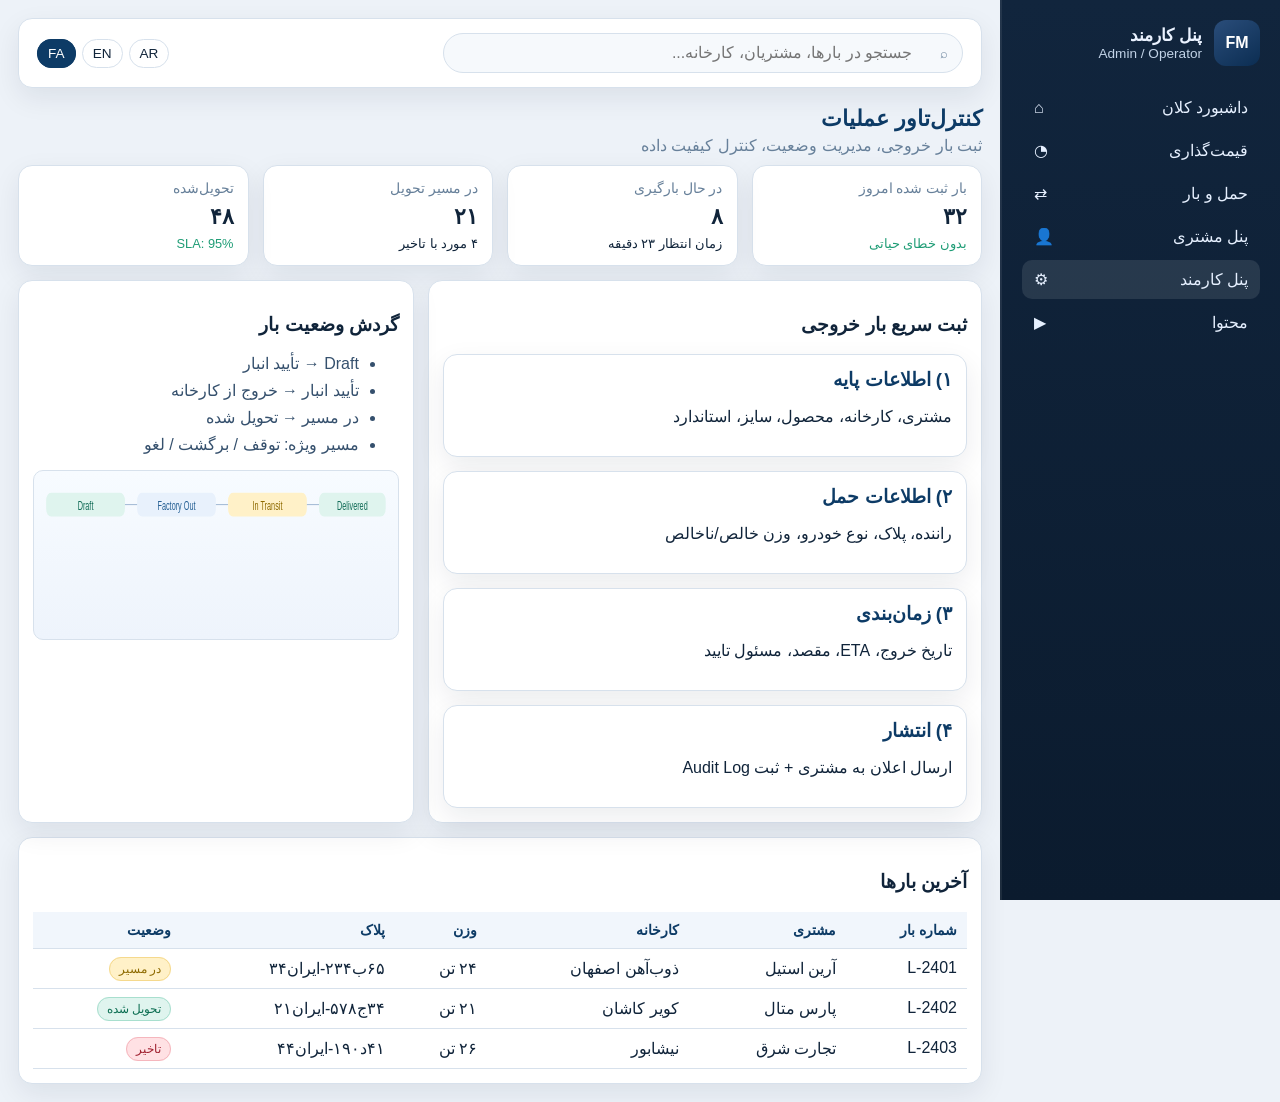
==== pages/admin.html @ 97b053b5 "Replace concept page with full multi-page industrial UI implementation" ====
<!doctype html>
<html lang="fa" dir="rtl">
<head><meta charset="UTF-8"><meta name="viewport" content="width=device-width, initial-scale=1.0"><title>پنل کارمند | فولاد من</title><link rel="stylesheet" href="../assets/styles.css"></head>
<body>
<div class="layout">
  <aside class="sidebar">
    <div class="brand"><div class="brand-logo">FM</div><div><h1>پنل کارمند</h1><p>Admin / Operator</p></div></div>
    <a class="nav-link" href="../index.html">داشبورد کلان <span>⌂</span></a>
    <a class="nav-link" href="pricing.html">قیمت‌گذاری <span>◔</span></a>
    <a class="nav-link" href="logistics.html">حمل و بار <span>⇄</span></a>
    <a class="nav-link" href="customer.html">پنل مشتری <span>👤</span></a>
    <a class="nav-link active" href="admin.html">پنل کارمند <span>⚙</span></a>
    <a class="nav-link" href="content.html">محتوا <span>▶</span></a>
  </aside>
  <main class="main">
    <div class="topbar"><div class="search"><button>⌕</button><input placeholder="جستجو در بارها، مشتریان، کارخانه..."></div><div class="lang-switch"><span class="active">FA</span><span>EN</span><span>AR</span></div></div>
    <div class="page-head"><div><h2>کنترل‌تاور عملیات</h2><p>ثبت بار خروجی، مدیریت وضعیت، کنترل کیفیت داده</p></div></div>
    <div class="grid kpi">
      <div class="card kpi-item"><div class="label">بار ثبت شده امروز</div><div class="value">۳۲</div><div class="delta pos">بدون خطای حیاتی</div></div>
      <div class="card kpi-item"><div class="label">در حال بارگیری</div><div class="value">۸</div><div class="delta">زمان انتظار ۲۳ دقیقه</div></div>
      <div class="card kpi-item"><div class="label">در مسیر تحویل</div><div class="value">۲۱</div><div class="delta">۴ مورد با تاخیر</div></div>
      <div class="card kpi-item"><div class="label">تحویل‌شده</div><div class="value">۴۸</div><div class="delta pos">SLA: 95%</div></div>
    </div>

    <div class="grid cols-2" style="margin-top:14px;">
      <div class="card">
        <h3>ثبت سریع بار خروجی</h3>
        <div class="page-grid">
          <div class="module-card card"><h3>۱) اطلاعات پایه</h3><p>مشتری، کارخانه، محصول، سایز، استاندارد</p></div>
          <div class="module-card card"><h3>۲) اطلاعات حمل</h3><p>راننده، پلاک، نوع خودرو، وزن خالص/ناخالص</p></div>
          <div class="module-card card"><h3>۳) زمان‌بندی</h3><p>تاریخ خروج، ETA، مقصد، مسئول تایید</p></div>
          <div class="module-card card"><h3>۴) انتشار</h3><p>ارسال اعلان به مشتری + ثبت Audit Log</p></div>
        </div>
      </div>
      <div class="card">
        <h3>گردش وضعیت بار</h3>
        <ul class="timeline">
          <li>Draft → تأیید انبار</li>
          <li>تأیید انبار → خروج از کارخانه</li>
          <li>در مسیر → تحویل شده</li>
          <li>مسیر ویژه: توقف / برگشت / لغو</li>
        </ul>
        <div class="chart" style="height:170px">
          <svg viewBox="0 0 600 170" preserveAspectRatio="none">
            <rect x="20" y="22" width="130" height="24" rx="8" fill="#dff4ee" /><text x="85" y="39" text-anchor="middle" fill="#116c57" font-size="12">Draft</text>
            <rect x="170" y="22" width="130" height="24" rx="8" fill="#e8f1fc" /><text x="235" y="39" text-anchor="middle" fill="#245f94" font-size="12">Factory Out</text>
            <rect x="320" y="22" width="130" height="24" rx="8" fill="#fff1c8" /><text x="385" y="39" text-anchor="middle" fill="#8e6a00" font-size="12">In Transit</text>
            <rect x="470" y="22" width="110" height="24" rx="8" fill="#dff4ee" /><text x="525" y="39" text-anchor="middle" fill="#116c57" font-size="12">Delivered</text>
            <line x1="150" y1="34" x2="170" y2="34" stroke="#8ba8c8"/><line x1="300" y1="34" x2="320" y2="34" stroke="#8ba8c8"/><line x1="450" y1="34" x2="470" y2="34" stroke="#8ba8c8"/>
          </svg>
        </div>
      </div>
    </div>

    <div class="card" style="margin-top:14px;">
      <h3>آخرین بارها</h3>
      <div class="table-wrap"><table><thead><tr><th>شماره بار</th><th>مشتری</th><th>کارخانه</th><th>وزن</th><th>پلاک</th><th>وضعیت</th></tr></thead><tbody>
      <tr><td>L-2401</td><td>آرین استیل</td><td>ذوب‌آهن اصفهان</td><td>۲۴ تن</td><td>۶۵ب۲۳۴-ایران۳۴</td><td><span class="badge warn">در مسیر</span></td></tr>
      <tr><td>L-2402</td><td>پارس متال</td><td>کویر کاشان</td><td>۲۱ تن</td><td>۳۴ج۵۷۸-ایران۲۱</td><td><span class="badge success">تحویل شده</span></td></tr>
      <tr><td>L-2403</td><td>تجارت شرق</td><td>نیشابور</td><td>۲۶ تن</td><td>۴۱د۱۹۰-ایران۴۴</td><td><span class="badge danger">تاخیر</span></td></tr>
      </tbody></table></div>
    </div>
  </main>
</div>
</body>
</html>
---- assets/styles.css ----
:root {
  --bg: #edf2f8;
  --surface: #ffffff;
  --surface-2: #f6f9fc;
  --ink: #10243a;
  --muted: #67809a;
  --primary: #0d3b66;
  --primary-2: #184d80;
  --accent: #f4b400;
  --line: #d7e1ec;
  --success: #1f9d76;
  --danger: #d64550;
  --radius: 14px;
  --shadow: 0 10px 28px rgba(9, 28, 52, .08);
}
* { box-sizing: border-box; }
body {
  margin: 0;
  font-family: "Vazirmatn", "IRANSans", Tahoma, sans-serif;
  background: var(--bg);
  color: var(--ink);
}
a { color: inherit; text-decoration: none; }
.layout { display: grid; grid-template-columns: 280px 1fr; min-height: 100vh; }
.sidebar {
  background: linear-gradient(180deg, #11253d 0%, #0b1b2e 100%);
  color: #eaf2ff;
  padding: 20px;
  position: sticky;
  top: 0;
  height: 100vh;
  border-left: 2px solid rgba(255,255,255,.08);
}
.brand { display: flex; align-items: center; gap: 12px; margin-bottom: 22px; }
.brand-logo {
  width: 46px; height: 46px; border-radius: 12px;
  background: linear-gradient(145deg, #2a4d7a, #0b2d52);
  display: grid; place-items: center; color: #fff; font-weight: 700;
}
.brand h1 { margin: 0; font-size: 1.08rem; }
.brand p { margin: 0; color: #c2d3e7; font-size: .85rem; }
.nav-group { margin-top: 14px; }
.nav-title { color: #9db6d1; font-size: .78rem; margin: 14px 6px; }
.nav-link {
  display: flex; align-items: center; justify-content: space-between;
  padding: 10px 12px; margin: 4px 0; border-radius: 10px;
  color: #e6f0ff;
}
.nav-link:hover, .nav-link.active { background: rgba(255,255,255,.1); }
.main { padding: 18px; }
.topbar {
  background: var(--surface);
  border: 1px solid var(--line);
  border-radius: var(--radius);
  padding: 14px 18px;
  display: flex; align-items: center; justify-content: space-between; gap: 12px;
  box-shadow: var(--shadow);
}
.search {
  flex: 1;
  display: flex;
  background: var(--surface-2);
  border: 1px solid var(--line);
  border-radius: 999px;
  overflow: hidden;
  max-width: 520px;
}
.search input { border: 0; background: transparent; width: 100%; padding: 10px 14px; font: inherit; }
.search button { border: 0; background: transparent; padding: 0 14px; color: var(--muted); }
.lang-switch span { padding: 6px 10px; border: 1px solid var(--line); border-radius: 999px; margin-inline-start: 6px; font-size: .85rem; }
.lang-switch .active { background: var(--primary); color: #fff; border-color: var(--primary); }
.page-head { margin: 18px 0 10px; display: flex; justify-content: space-between; align-items: end; }
.page-head h2 { margin: 0; color: var(--primary); font-size: 1.35rem; }
.page-head p { margin: 4px 0 0; color: var(--muted); }
.grid { display: grid; gap: 14px; }
.grid.kpi { grid-template-columns: repeat(auto-fit, minmax(190px, 1fr)); }
.card {
  background: var(--surface);
  border: 1px solid var(--line);
  border-radius: var(--radius);
  box-shadow: var(--shadow);
  padding: 14px;
}
.kpi-item .label { color: var(--muted); font-size: .85rem; }
.kpi-item .value { font-size: 1.35rem; font-weight: 700; margin-top: 8px; }
.kpi-item .delta { font-size: .8rem; margin-top: 6px; }
.pos { color: var(--success); }
.neg { color: var(--danger); }
.grid.cols-2 { grid-template-columns: 1.4fr 1fr; }
.grid.cols-3 { grid-template-columns: repeat(3, 1fr); }
.table-wrap { overflow: auto; }
table { width: 100%; border-collapse: collapse; min-width: 760px; }
th, td { border-bottom: 1px solid var(--line); padding: 10px; text-align: right; }
th { background: #f1f6fc; color: var(--primary); font-size: .9rem; }
.badge { font-size: .78rem; padding: 4px 9px; border-radius: 999px; border: 1px solid transparent; }
.badge.success { color: #0d6f53; background: #dff4ee; border-color: #a8dfce; }
.badge.warn { color: #8d6a00; background: #fff1c8; border-color: #f5d98d; }
.badge.danger { color: #9f1f2e; background: #ffe1e4; border-color: #f5b6bd; }
.chart {
  height: 240px;
  border-radius: 10px;
  background: linear-gradient(180deg, #f7fbff 0%, #eef4fc 100%);
  border: 1px solid var(--line);
  position: relative;
  overflow: hidden;
}
.chart svg { position: absolute; inset: 0; width: 100%; height: 100%; }
.split { display: grid; grid-template-columns: 1fr 1fr; gap: 14px; }
.timeline li { margin: 8px 0; color: #35506d; }
.hero {
  background: linear-gradient(120deg, #0f2640 0%, #173a61 55%, #0f2640 100%);
  color: #fff;
  padding: 30px;
  border-radius: var(--radius);
  border: 1px solid #214f82;
}
.hero h2 { color: #fff; font-size: 2rem; margin: 0 0 8px; }
.hero p { color: #d5e3f7; max-width: 900px; }
.btn {
  display: inline-block; margin-top: 10px;
  background: var(--accent); color: #281a00;
  border-radius: 10px; padding: 10px 14px; font-weight: 700;
}
.page-grid { display: grid; gap: 14px; grid-template-columns: repeat(auto-fit, minmax(280px, 1fr)); }
.module-card h3 { margin: 0 0 8px; color: var(--primary); }
.footer-note { margin-top: 18px; color: var(--muted); font-size: .9rem; text-align: center; }
@media (max-width: 1100px) {
  .layout { grid-template-columns: 1fr; }
  .sidebar { height: auto; position: relative; }
  .grid.cols-2, .split { grid-template-columns: 1fr; }
}
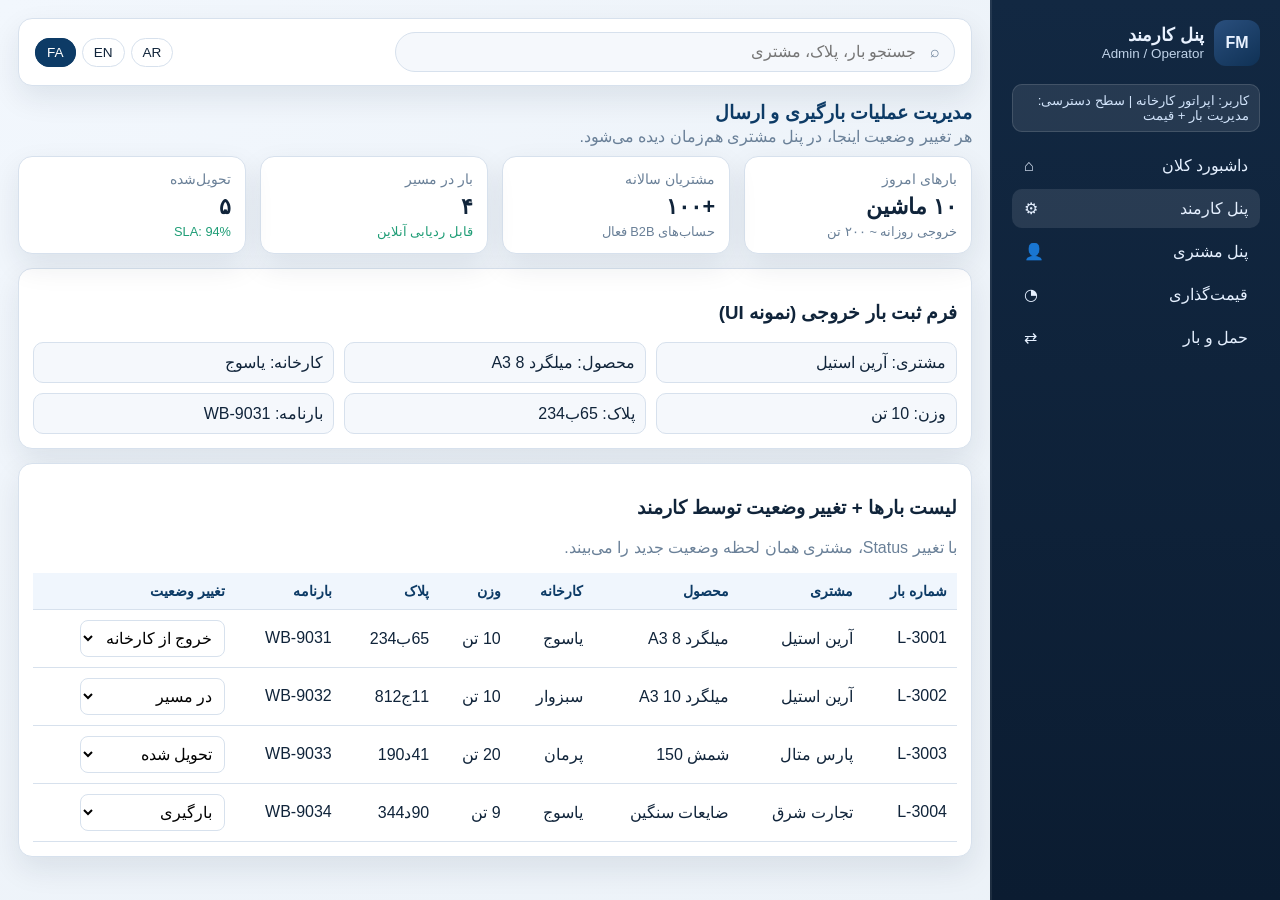
==== commit d20dfa38: "Build detailed dual-role UI with live shipment sync and pricing archive" ====
--- a/pages/admin.html
+++ b/pages/admin.html
@@ -1,66 +1,39 @@
 <!doctype html>
 <html lang="fa" dir="rtl">
-<head><meta charset="UTF-8"><meta name="viewport" content="width=device-width, initial-scale=1.0"><title>پنل کارمند | فولاد من</title><link rel="stylesheet" href="../assets/styles.css"></head>
-<body>
+<head><meta charset="UTF-8"><meta name="viewport" content="width=device-width,initial-scale=1"><title>پنل کارمند | فولاد من</title><link rel="stylesheet" href="../assets/styles.css"></head>
+<body data-page="admin">
 <div class="layout">
   <aside class="sidebar">
     <div class="brand"><div class="brand-logo">FM</div><div><h1>پنل کارمند</h1><p>Admin / Operator</p></div></div>
+    <div class="user-badge">کاربر: اپراتور کارخانه | سطح دسترسی: مدیریت بار + قیمت</div>
     <a class="nav-link" href="../index.html">داشبورد کلان <span>⌂</span></a>
+    <a class="nav-link active" href="admin.html">پنل کارمند <span>⚙</span></a>
+    <a class="nav-link" href="customer.html">پنل مشتری <span>👤</span></a>
     <a class="nav-link" href="pricing.html">قیمت‌گذاری <span>◔</span></a>
     <a class="nav-link" href="logistics.html">حمل و بار <span>⇄</span></a>
-    <a class="nav-link" href="customer.html">پنل مشتری <span>👤</span></a>
-    <a class="nav-link active" href="admin.html">پنل کارمند <span>⚙</span></a>
-    <a class="nav-link" href="content.html">محتوا <span>▶</span></a>
   </aside>
   <main class="main">
-    <div class="topbar"><div class="search"><button>⌕</button><input placeholder="جستجو در بارها، مشتریان، کارخانه..."></div><div class="lang-switch"><span class="active">FA</span><span>EN</span><span>AR</span></div></div>
-    <div class="page-head"><div><h2>کنترل‌تاور عملیات</h2><p>ثبت بار خروجی، مدیریت وضعیت، کنترل کیفیت داده</p></div></div>
-    <div class="grid kpi">
-      <div class="card kpi-item"><div class="label">بار ثبت شده امروز</div><div class="value">۳۲</div><div class="delta pos">بدون خطای حیاتی</div></div>
-      <div class="card kpi-item"><div class="label">در حال بارگیری</div><div class="value">۸</div><div class="delta">زمان انتظار ۲۳ دقیقه</div></div>
-      <div class="card kpi-item"><div class="label">در مسیر تحویل</div><div class="value">۲۱</div><div class="delta">۴ مورد با تاخیر</div></div>
-      <div class="card kpi-item"><div class="label">تحویل‌شده</div><div class="value">۴۸</div><div class="delta pos">SLA: 95%</div></div>
+    <div class="topbar"><div class="search"><button>⌕</button><input placeholder="جستجو بار، پلاک، مشتری"></div><div class="langs"><span class="active">FA</span><span>EN</span><span>AR</span></div></div>
+    <div class="section-head"><h3>مدیریت عملیات بارگیری و ارسال</h3><p>هر تغییر وضعیت اینجا، در پنل مشتری هم‌زمان دیده می‌شود.</p></div>
+    <div class="grid kpis">
+      <div class="card kpi"><div class="label">بارهای امروز</div><div class="value">۱۰ ماشین</div><div class="hint muted">خروجی روزانه ~ ۲۰۰ تن</div></div>
+      <div class="card kpi"><div class="label">مشتریان سالانه</div><div class="value">+۱۰۰</div><div class="hint muted">حساب‌های B2B فعال</div></div>
+      <div class="card kpi"><div class="label">بار در مسیر</div><div class="value">۴</div><div class="hint pos">قابل ردیابی آنلاین</div></div>
+      <div class="card kpi"><div class="label">تحویل‌شده</div><div class="value">۵</div><div class="hint pos">SLA: 94%</div></div>
     </div>
-
-    <div class="grid cols-2" style="margin-top:14px;">
-      <div class="card">
-        <h3>ثبت سریع بار خروجی</h3>
-        <div class="page-grid">
-          <div class="module-card card"><h3>۱) اطلاعات پایه</h3><p>مشتری، کارخانه، محصول، سایز، استاندارد</p></div>
-          <div class="module-card card"><h3>۲) اطلاعات حمل</h3><p>راننده، پلاک، نوع خودرو، وزن خالص/ناخالص</p></div>
-          <div class="module-card card"><h3>۳) زمان‌بندی</h3><p>تاریخ خروج، ETA، مقصد، مسئول تایید</p></div>
-          <div class="module-card card"><h3>۴) انتشار</h3><p>ارسال اعلان به مشتری + ثبت Audit Log</p></div>
-        </div>
-      </div>
-      <div class="card">
-        <h3>گردش وضعیت بار</h3>
-        <ul class="timeline">
-          <li>Draft → تأیید انبار</li>
-          <li>تأیید انبار → خروج از کارخانه</li>
-          <li>در مسیر → تحویل شده</li>
-          <li>مسیر ویژه: توقف / برگشت / لغو</li>
-        </ul>
-        <div class="chart" style="height:170px">
-          <svg viewBox="0 0 600 170" preserveAspectRatio="none">
-            <rect x="20" y="22" width="130" height="24" rx="8" fill="#dff4ee" /><text x="85" y="39" text-anchor="middle" fill="#116c57" font-size="12">Draft</text>
-            <rect x="170" y="22" width="130" height="24" rx="8" fill="#e8f1fc" /><text x="235" y="39" text-anchor="middle" fill="#245f94" font-size="12">Factory Out</text>
-            <rect x="320" y="22" width="130" height="24" rx="8" fill="#fff1c8" /><text x="385" y="39" text-anchor="middle" fill="#8e6a00" font-size="12">In Transit</text>
-            <rect x="470" y="22" width="110" height="24" rx="8" fill="#dff4ee" /><text x="525" y="39" text-anchor="middle" fill="#116c57" font-size="12">Delivered</text>
-            <line x1="150" y1="34" x2="170" y2="34" stroke="#8ba8c8"/><line x1="300" y1="34" x2="320" y2="34" stroke="#8ba8c8"/><line x1="450" y1="34" x2="470" y2="34" stroke="#8ba8c8"/>
-          </svg>
-        </div>
+    <div class="card" style="margin-top:14px;">
+      <h3>فرم ثبت بار خروجی (نمونه UI)</h3>
+      <div class="strip">
+        <div class="mini">مشتری: آرین استیل</div><div class="mini">محصول: میلگرد 8 A3</div><div class="mini">کارخانه: یاسوج</div><div class="mini">وزن: 10 تن</div><div class="mini">پلاک: 65ب234</div><div class="mini">بارنامه: WB-9031</div>
       </div>
     </div>
-
     <div class="card" style="margin-top:14px;">
-      <h3>آخرین بارها</h3>
-      <div class="table-wrap"><table><thead><tr><th>شماره بار</th><th>مشتری</th><th>کارخانه</th><th>وزن</th><th>پلاک</th><th>وضعیت</th></tr></thead><tbody>
-      <tr><td>L-2401</td><td>آرین استیل</td><td>ذوب‌آهن اصفهان</td><td>۲۴ تن</td><td>۶۵ب۲۳۴-ایران۳۴</td><td><span class="badge warn">در مسیر</span></td></tr>
-      <tr><td>L-2402</td><td>پارس متال</td><td>کویر کاشان</td><td>۲۱ تن</td><td>۳۴ج۵۷۸-ایران۲۱</td><td><span class="badge success">تحویل شده</span></td></tr>
-      <tr><td>L-2403</td><td>تجارت شرق</td><td>نیشابور</td><td>۲۶ تن</td><td>۴۱د۱۹۰-ایران۴۴</td><td><span class="badge danger">تاخیر</span></td></tr>
-      </tbody></table></div>
+      <h3>لیست بارها + تغییر وضعیت توسط کارمند</h3>
+      <p id="syncHint" class="muted">با تغییر Status، مشتری همان لحظه وضعیت جدید را می‌بیند.</p>
+      <div class="table-wrap"><table><thead><tr><th>شماره بار</th><th>مشتری</th><th>محصول</th><th>کارخانه</th><th>وزن</th><th>پلاک</th><th>بارنامه</th><th>تغییر وضعیت</th></tr></thead><tbody id="adminShipments"></tbody></table></div>
     </div>
   </main>
 </div>
+<script src="../assets/app.js"></script>
 </body>
 </html>
--- a/assets/styles.css
+++ b/assets/styles.css
@@ -1,79 +1,116 @@
 :root {
-  --bg: #edf2f8;
+  --bg: #ebf1f7;
   --surface: #ffffff;
-  --surface-2: #f6f9fc;
+  --surface-soft: #f5f8fc;
   --ink: #10243a;
-  --muted: #67809a;
+  --muted: #6a8098;
   --primary: #0d3b66;
-  --primary-2: #184d80;
-  --accent: #f4b400;
-  --line: #d7e1ec;
+  --primary-2: #1f5a91;
+  --accent: #f6b100;
+  --line: #d7e1ed;
   --success: #1f9d76;
   --danger: #d64550;
+  --warn: #ad7c00;
   --radius: 14px;
-  --shadow: 0 10px 28px rgba(9, 28, 52, .08);
+  --shadow: 0 12px 30px rgba(9, 28, 52, .09);
 }
 * { box-sizing: border-box; }
 body {
   margin: 0;
   font-family: "Vazirmatn", "IRANSans", Tahoma, sans-serif;
-  background: var(--bg);
+  background: radial-gradient(circle at 0% 0%, #f2f7fd, var(--bg));
   color: var(--ink);
 }
-a { color: inherit; text-decoration: none; }
-.layout { display: grid; grid-template-columns: 280px 1fr; min-height: 100vh; }
+a { text-decoration: none; color: inherit; }
+.layout { display: grid; grid-template-columns: 290px 1fr; min-height: 100vh; }
 .sidebar {
-  background: linear-gradient(180deg, #11253d 0%, #0b1b2e 100%);
-  color: #eaf2ff;
+  background: linear-gradient(180deg, #122842 0%, #0b1c31 100%);
+  color: #e9f2ff;
   padding: 20px;
   position: sticky;
+  height: 100vh;
   top: 0;
-  height: 100vh;
   border-left: 2px solid rgba(255,255,255,.08);
 }
-.brand { display: flex; align-items: center; gap: 12px; margin-bottom: 22px; }
+.brand { display: flex; gap: 10px; align-items: center; margin-bottom: 18px; }
 .brand-logo {
   width: 46px; height: 46px; border-radius: 12px;
-  background: linear-gradient(145deg, #2a4d7a, #0b2d52);
-  display: grid; place-items: center; color: #fff; font-weight: 700;
+  background: linear-gradient(145deg, #2a4f7d, #0f3155);
+  display: grid; place-items: center; font-weight: 800;
 }
-.brand h1 { margin: 0; font-size: 1.08rem; }
-.brand p { margin: 0; color: #c2d3e7; font-size: .85rem; }
-.nav-group { margin-top: 14px; }
-.nav-title { color: #9db6d1; font-size: .78rem; margin: 14px 6px; }
+.brand h1 { margin: 0; font-size: 1.1rem; }
+.brand p { margin: 0; font-size: .84rem; color: #c0d3e9; }
+.user-badge {
+  background: rgba(255,255,255,.09);
+  border: 1px solid rgba(255,255,255,.13);
+  border-radius: 10px;
+  font-size: .83rem;
+  color: #d2e4fb;
+  padding: 8px 10px;
+  margin: 10px 0 14px;
+}
 .nav-link {
-  display: flex; align-items: center; justify-content: space-between;
-  padding: 10px 12px; margin: 4px 0; border-radius: 10px;
-  color: #e6f0ff;
+  display: flex; justify-content: space-between; align-items: center;
+  margin: 4px 0; padding: 10px 12px;
+  border-radius: 10px;
+  color: #e5f0ff;
 }
 .nav-link:hover, .nav-link.active { background: rgba(255,255,255,.1); }
+.sidebar small { color: #99b2cf; display: block; margin-top: 14px; }
 .main { padding: 18px; }
 .topbar {
   background: var(--surface);
   border: 1px solid var(--line);
   border-radius: var(--radius);
-  padding: 14px 18px;
-  display: flex; align-items: center; justify-content: space-between; gap: 12px;
+  padding: 13px 16px;
+  display: flex; gap: 12px; align-items: center; justify-content: space-between;
   box-shadow: var(--shadow);
 }
 .search {
-  flex: 1;
-  display: flex;
-  background: var(--surface-2);
+  max-width: 560px; flex: 1;
+  display: flex; align-items: center;
+  background: var(--surface-soft);
   border: 1px solid var(--line);
   border-radius: 999px;
   overflow: hidden;
-  max-width: 520px;
 }
-.search input { border: 0; background: transparent; width: 100%; padding: 10px 14px; font: inherit; }
-.search button { border: 0; background: transparent; padding: 0 14px; color: var(--muted); }
-.lang-switch span { padding: 6px 10px; border: 1px solid var(--line); border-radius: 999px; margin-inline-start: 6px; font-size: .85rem; }
-.lang-switch .active { background: var(--primary); color: #fff; border-color: var(--primary); }
-.page-head { margin: 18px 0 10px; display: flex; justify-content: space-between; align-items: end; }
-.page-head h2 { margin: 0; color: var(--primary); font-size: 1.35rem; }
-.page-head p { margin: 4px 0 0; color: var(--muted); }
+.search button, .search input { border: 0; background: transparent; font: inherit; }
+.search button { padding: 0 14px; color: var(--muted); }
+.search input { width: 100%; padding: 10px 0; }
+.langs span {
+  border: 1px solid var(--line);
+  border-radius: 999px;
+  padding: 6px 11px;
+  margin-inline-start: 6px;
+  font-size: .85rem;
+}
+.langs .active { background: var(--primary); color: #fff; border-color: var(--primary); }
+.hero {
+  margin-top: 14px;
+  border-radius: var(--radius);
+  border: 1px solid #214f82;
+  background: linear-gradient(120deg, #0f2640 0%, #17416b 50%, #0f2640 100%);
+  color: #fff;
+  padding: 28px;
+}
+.hero h2 { margin: 0 0 8px; font-size: clamp(1.4rem, 2.6vw, 2rem); }
+.hero p { margin: 0; color: #d9e8fa; max-width: 930px; }
+.btn {
+  display: inline-block;
+  margin-top: 12px;
+  padding: 9px 14px;
+  border-radius: 10px;
+  background: var(--accent);
+  color: #2b1e00;
+  font-weight: 700;
+}
+.section-head { margin: 16px 0 10px; }
+.section-head h3 { margin: 0; color: var(--primary); }
+.section-head p { margin: 3px 0 0; color: var(--muted); }
 .grid { display: grid; gap: 14px; }
-.grid.kpi { grid-template-columns: repeat(auto-fit, minmax(190px, 1fr)); }
+.kpis { grid-template-columns: repeat(auto-fit, minmax(190px, 1fr)); }
+.cols-2 { grid-template-columns: 1.2fr .8fr; }
+.cols-3 { grid-template-columns: repeat(3, 1fr); }
 .card {
   background: var(--surface);
   border: 1px solid var(--line);
@@ -81,51 +118,54 @@
   box-shadow: var(--shadow);
   padding: 14px;
 }
-.kpi-item .label { color: var(--muted); font-size: .85rem; }
-.kpi-item .value { font-size: 1.35rem; font-weight: 700; margin-top: 8px; }
-.kpi-item .delta { font-size: .8rem; margin-top: 6px; }
+.kpi .label { color: var(--muted); font-size: .86rem; }
+.kpi .value { margin-top: 7px; font-size: 1.35rem; font-weight: 700; }
+.kpi .hint { margin-top: 4px; font-size: .8rem; }
 .pos { color: var(--success); }
 .neg { color: var(--danger); }
-.grid.cols-2 { grid-template-columns: 1.4fr 1fr; }
-.grid.cols-3 { grid-template-columns: repeat(3, 1fr); }
-.table-wrap { overflow: auto; }
-table { width: 100%; border-collapse: collapse; min-width: 760px; }
-th, td { border-bottom: 1px solid var(--line); padding: 10px; text-align: right; }
-th { background: #f1f6fc; color: var(--primary); font-size: .9rem; }
-.badge { font-size: .78rem; padding: 4px 9px; border-radius: 999px; border: 1px solid transparent; }
-.badge.success { color: #0d6f53; background: #dff4ee; border-color: #a8dfce; }
-.badge.warn { color: #8d6a00; background: #fff1c8; border-color: #f5d98d; }
-.badge.danger { color: #9f1f2e; background: #ffe1e4; border-color: #f5b6bd; }
+.timeline li { margin: 8px 0; color: #2f4f6f; }
 .chart {
-  height: 240px;
+  margin-top: 8px;
+  height: 250px;
+  border: 1px solid var(--line);
   border-radius: 10px;
   background: linear-gradient(180deg, #f7fbff 0%, #eef4fc 100%);
-  border: 1px solid var(--line);
   position: relative;
   overflow: hidden;
 }
 .chart svg { position: absolute; inset: 0; width: 100%; height: 100%; }
-.split { display: grid; grid-template-columns: 1fr 1fr; gap: 14px; }
-.timeline li { margin: 8px 0; color: #35506d; }
-.hero {
-  background: linear-gradient(120deg, #0f2640 0%, #173a61 55%, #0f2640 100%);
-  color: #fff;
-  padding: 30px;
-  border-radius: var(--radius);
-  border: 1px solid #214f82;
+.toolbar { display: flex; gap: 10px; flex-wrap: wrap; }
+select, input[type="date"] {
+  border: 1px solid var(--line);
+  border-radius: 8px;
+  padding: 8px;
+  font: inherit;
+  background: #fff;
 }
-.hero h2 { color: #fff; font-size: 2rem; margin: 0 0 8px; }
-.hero p { color: #d5e3f7; max-width: 900px; }
-.btn {
-  display: inline-block; margin-top: 10px;
-  background: var(--accent); color: #281a00;
-  border-radius: 10px; padding: 10px 14px; font-weight: 700;
+.table-wrap { overflow: auto; }
+table { width: 100%; border-collapse: collapse; min-width: 860px; }
+th, td { text-align: right; border-bottom: 1px solid var(--line); padding: 10px; }
+th { background: #f0f6fd; color: var(--primary); font-size: .9rem; }
+.badge {
+  padding: 3px 9px;
+  border-radius: 999px;
+  font-size: .78rem;
+  border: 1px solid transparent;
 }
-.page-grid { display: grid; gap: 14px; grid-template-columns: repeat(auto-fit, minmax(280px, 1fr)); }
-.module-card h3 { margin: 0 0 8px; color: var(--primary); }
-.footer-note { margin-top: 18px; color: var(--muted); font-size: .9rem; text-align: center; }
+.success { color: #0f6f54; background: #dff4ee; border-color: #a4decf; }
+.warning { color: var(--warn); background: #fff1ca; border-color: #f2d27c; }
+.danger { color: #9f1f2f; background: #ffe0e4; border-color: #f3b3bd; }
+.muted { color: var(--muted); }
+.strip { display: grid; grid-template-columns: repeat(auto-fit, minmax(240px,1fr)); gap: 10px; }
+.strip .mini {
+  border: 1px solid var(--line);
+  border-radius: 10px;
+  padding: 10px;
+  background: var(--surface-soft);
+}
+.footer-note { text-align: center; margin-top: 14px; color: var(--muted); font-size: .9rem; }
 @media (max-width: 1100px) {
   .layout { grid-template-columns: 1fr; }
-  .sidebar { height: auto; position: relative; }
-  .grid.cols-2, .split { grid-template-columns: 1fr; }
+  .sidebar { position: relative; height: auto; }
+  .cols-2, .cols-3 { grid-template-columns: 1fr; }
 }
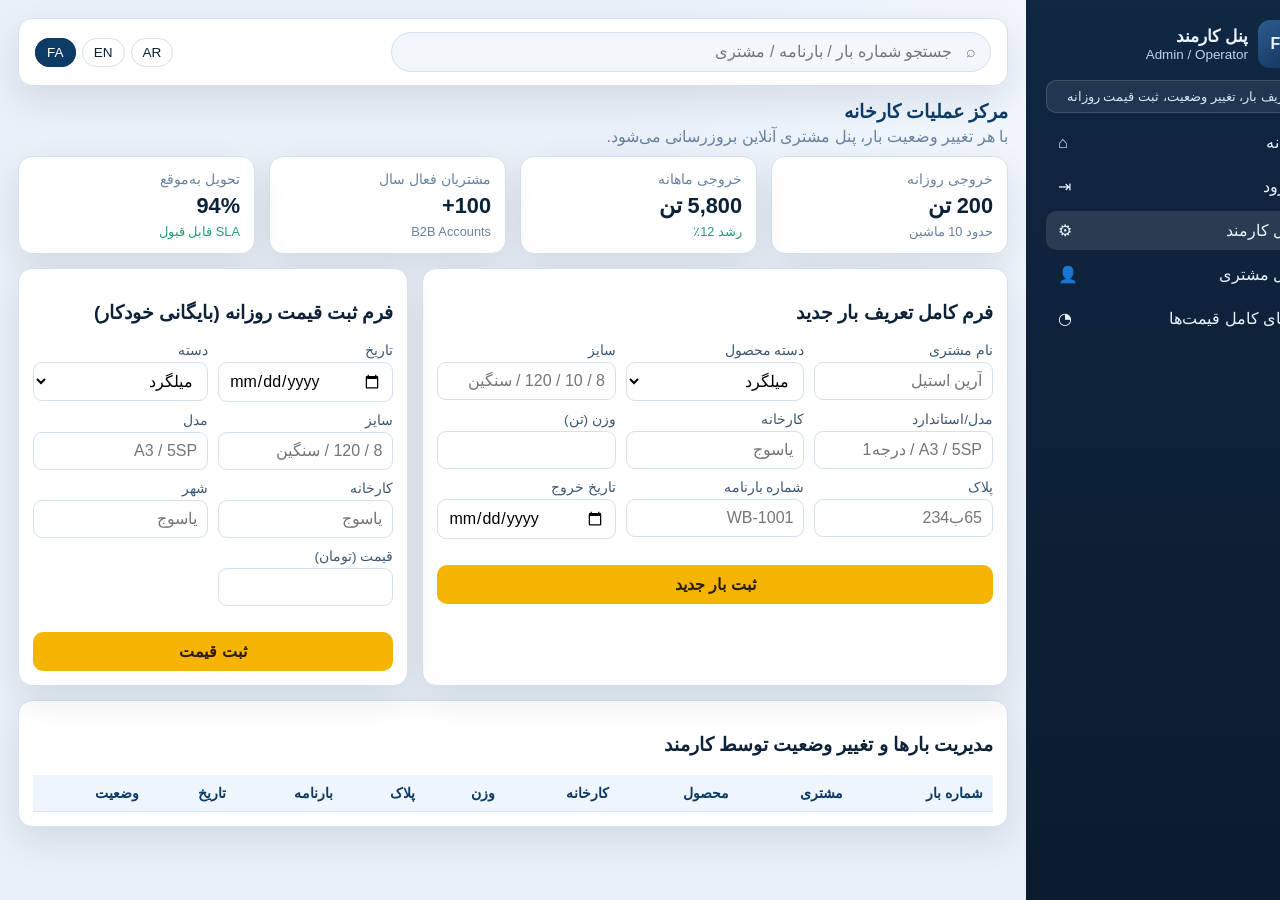
==== commit fb118184: "Add advanced auth, role-separated account setup, and detailed operations/pricing UI" ====
--- a/pages/admin.html
+++ b/pages/admin.html
@@ -5,32 +5,62 @@
 <div class="layout">
   <aside class="sidebar">
     <div class="brand"><div class="brand-logo">FM</div><div><h1>پنل کارمند</h1><p>Admin / Operator</p></div></div>
-    <div class="user-badge">کاربر: اپراتور کارخانه | سطح دسترسی: مدیریت بار + قیمت</div>
-    <a class="nav-link" href="../index.html">داشبورد کلان <span>⌂</span></a>
+    <div class="user-badge">تعریف بار، تغییر وضعیت، ثبت قیمت روزانه</div>
+    <a class="nav-link" href="../index.html">خانه <span>⌂</span></a>
+    <a class="nav-link" href="../login.html">ورود <span>⇥</span></a>
     <a class="nav-link active" href="admin.html">پنل کارمند <span>⚙</span></a>
     <a class="nav-link" href="customer.html">پنل مشتری <span>👤</span></a>
-    <a class="nav-link" href="pricing.html">قیمت‌گذاری <span>◔</span></a>
-    <a class="nav-link" href="logistics.html">حمل و بار <span>⇄</span></a>
+    <a class="nav-link" href="pricing.html">نمای کامل قیمت‌ها <span>◔</span></a>
   </aside>
   <main class="main">
-    <div class="topbar"><div class="search"><button>⌕</button><input placeholder="جستجو بار، پلاک، مشتری"></div><div class="langs"><span class="active">FA</span><span>EN</span><span>AR</span></div></div>
-    <div class="section-head"><h3>مدیریت عملیات بارگیری و ارسال</h3><p>هر تغییر وضعیت اینجا، در پنل مشتری هم‌زمان دیده می‌شود.</p></div>
+    <div class="topbar"><div class="search"><button>⌕</button><input placeholder="جستجو شماره بار / بارنامه / مشتری"></div><div class="langs"><span class="active">FA</span><span>EN</span><span>AR</span></div></div>
+    <div class="section-head"><h3>مرکز عملیات کارخانه</h3><p id="toast">با هر تغییر وضعیت بار، پنل مشتری آنلاین بروزرسانی می‌شود.</p></div>
+
     <div class="grid kpis">
-      <div class="card kpi"><div class="label">بارهای امروز</div><div class="value">۱۰ ماشین</div><div class="hint muted">خروجی روزانه ~ ۲۰۰ تن</div></div>
-      <div class="card kpi"><div class="label">مشتریان سالانه</div><div class="value">+۱۰۰</div><div class="hint muted">حساب‌های B2B فعال</div></div>
-      <div class="card kpi"><div class="label">بار در مسیر</div><div class="value">۴</div><div class="hint pos">قابل ردیابی آنلاین</div></div>
-      <div class="card kpi"><div class="label">تحویل‌شده</div><div class="value">۵</div><div class="hint pos">SLA: 94%</div></div>
+      <div class="card kpi"><div class="label">خروجی روزانه</div><div class="value">200 تن</div><div class="hint muted">حدود 10 ماشین</div></div>
+      <div class="card kpi"><div class="label">خروجی ماهانه</div><div class="value">5,800 تن</div><div class="hint pos">رشد 12٪</div></div>
+      <div class="card kpi"><div class="label">مشتریان فعال سال</div><div class="value">100+</div><div class="hint muted">B2B Accounts</div></div>
+      <div class="card kpi"><div class="label">تحویل به‌موقع</div><div class="value">94%</div><div class="hint pos">SLA قابل قبول</div></div>
     </div>
-    <div class="card" style="margin-top:14px;">
-      <h3>فرم ثبت بار خروجی (نمونه UI)</h3>
-      <div class="strip">
-        <div class="mini">مشتری: آرین استیل</div><div class="mini">محصول: میلگرد 8 A3</div><div class="mini">کارخانه: یاسوج</div><div class="mini">وزن: 10 تن</div><div class="mini">پلاک: 65ب234</div><div class="mini">بارنامه: WB-9031</div>
+
+    <div class="grid cols-2" style="margin-top:14px;">
+      <div class="card">
+        <h3>فرم کامل تعریف بار جدید</h3>
+        <form id="shipmentForm" class="grid">
+          <div class="form-grid">
+            <div class="field"><label>نام مشتری</label><input name="customer" placeholder="آرین استیل" required></div>
+            <div class="field"><label>دسته محصول</label><select name="category"><option>میلگرد</option><option>شمش</option><option>ضایعات</option></select></div>
+            <div class="field"><label>سایز</label><input name="size" placeholder="8 / 10 / 120 / سنگین" required></div>
+            <div class="field"><label>مدل/استاندارد</label><input name="model" placeholder="A3 / 5SP / درجه1" required></div>
+            <div class="field"><label>کارخانه</label><input name="factory" placeholder="یاسوج" required></div>
+            <div class="field"><label>وزن (تن)</label><input name="weight" type="number" step="0.1" required></div>
+            <div class="field"><label>پلاک</label><input name="plate" placeholder="65ب234" required></div>
+            <div class="field"><label>شماره بارنامه</label><input name="waybill" placeholder="WB-1001" required></div>
+            <div class="field"><label>تاریخ خروج</label><input name="date" type="date" required></div>
+          </div>
+          <button class="btn" type="submit">ثبت بار جدید</button>
+        </form>
+      </div>
+      <div class="card">
+        <h3>فرم ثبت قیمت روزانه (بایگانی خودکار)</h3>
+        <form id="priceForm" class="grid">
+          <div class="form-grid-2">
+            <div class="field"><label>تاریخ</label><input name="date" type="date" required></div>
+            <div class="field"><label>دسته</label><select name="category"><option>میلگرد</option><option>شمش</option><option>ضایعات</option></select></div>
+            <div class="field"><label>سایز</label><input name="size" placeholder="8 / 120 / سنگین" required></div>
+            <div class="field"><label>مدل</label><input name="model" placeholder="A3 / 5SP" required></div>
+            <div class="field"><label>کارخانه</label><input name="factory" placeholder="یاسوج" required></div>
+            <div class="field"><label>شهر</label><input name="city" placeholder="یاسوج" required></div>
+            <div class="field"><label>قیمت (تومان)</label><input name="price" type="number" required></div>
+          </div>
+          <button class="btn" type="submit">ثبت قیمت</button>
+        </form>
       </div>
     </div>
+
     <div class="card" style="margin-top:14px;">
-      <h3>لیست بارها + تغییر وضعیت توسط کارمند</h3>
-      <p id="syncHint" class="muted">با تغییر Status، مشتری همان لحظه وضعیت جدید را می‌بیند.</p>
-      <div class="table-wrap"><table><thead><tr><th>شماره بار</th><th>مشتری</th><th>محصول</th><th>کارخانه</th><th>وزن</th><th>پلاک</th><th>بارنامه</th><th>تغییر وضعیت</th></tr></thead><tbody id="adminShipments"></tbody></table></div>
+      <h3>مدیریت بارها و تغییر وضعیت توسط کارمند</h3>
+      <div class="table-wrap"><table><thead><tr><th>شماره بار</th><th>مشتری</th><th>محصول</th><th>کارخانه</th><th>وزن</th><th>پلاک</th><th>بارنامه</th><th>تاریخ</th><th>وضعیت</th></tr></thead><tbody id="adminShipments"></tbody></table></div>
     </div>
   </main>
 </div>
--- a/assets/styles.css
+++ b/assets/styles.css
@@ -1,171 +1,117 @@
 :root {
-  --bg: #ebf1f7;
+  --bg: #e9f0f8;
   --surface: #ffffff;
-  --surface-soft: #f5f8fc;
-  --ink: #10243a;
-  --muted: #6a8098;
+  --surface-soft: #f3f7fc;
+  --ink: #0d2238;
+  --muted: #68829f;
   --primary: #0d3b66;
-  --primary-2: #1f5a91;
-  --accent: #f6b100;
-  --line: #d7e1ed;
+  --primary-2: #1c578f;
+  --accent: #f5b400;
+  --line: #d5e0ec;
   --success: #1f9d76;
   --danger: #d64550;
-  --warn: #ad7c00;
+  --warning: #b27c00;
   --radius: 14px;
-  --shadow: 0 12px 30px rgba(9, 28, 52, .09);
+  --shadow: 0 14px 35px rgba(10, 34, 61, .1);
 }
 * { box-sizing: border-box; }
 body {
   margin: 0;
   font-family: "Vazirmatn", "IRANSans", Tahoma, sans-serif;
-  background: radial-gradient(circle at 0% 0%, #f2f7fd, var(--bg));
   color: var(--ink);
+  background: radial-gradient(circle at top right, #f6faff 0, var(--bg) 42%);
 }
-a { text-decoration: none; color: inherit; }
-.layout { display: grid; grid-template-columns: 290px 1fr; min-height: 100vh; }
+a { color: inherit; text-decoration: none; }
+.layout { min-height: 100vh; display: grid; grid-template-columns: 300px 1fr; }
 .sidebar {
-  background: linear-gradient(180deg, #122842 0%, #0b1c31 100%);
-  color: #e9f2ff;
+  background: linear-gradient(180deg, #102742 0%, #0a1b2e 100%);
+  color: #e8f3ff;
   padding: 20px;
   position: sticky;
+  top: 0;
   height: 100vh;
-  top: 0;
-  border-left: 2px solid rgba(255,255,255,.08);
 }
-.brand { display: flex; gap: 10px; align-items: center; margin-bottom: 18px; }
-.brand-logo {
-  width: 46px; height: 46px; border-radius: 12px;
-  background: linear-gradient(145deg, #2a4f7d, #0f3155);
-  display: grid; place-items: center; font-weight: 800;
-}
-.brand h1 { margin: 0; font-size: 1.1rem; }
-.brand p { margin: 0; font-size: .84rem; color: #c0d3e9; }
-.user-badge {
-  background: rgba(255,255,255,.09);
-  border: 1px solid rgba(255,255,255,.13);
-  border-radius: 10px;
-  font-size: .83rem;
-  color: #d2e4fb;
-  padding: 8px 10px;
-  margin: 10px 0 14px;
-}
-.nav-link {
-  display: flex; justify-content: space-between; align-items: center;
-  margin: 4px 0; padding: 10px 12px;
-  border-radius: 10px;
-  color: #e5f0ff;
-}
-.nav-link:hover, .nav-link.active { background: rgba(255,255,255,.1); }
-.sidebar small { color: #99b2cf; display: block; margin-top: 14px; }
+.brand { display: flex; gap: 10px; align-items: center; margin-bottom: 12px; }
+.brand-logo { width: 48px; height: 48px; border-radius: 12px; display: grid; place-items: center; font-weight: 800; background: linear-gradient(145deg, #2f5c90, #0d3157); }
+.brand h1 { margin: 0; font-size: 1.08rem; }
+.brand p { margin: 0; color: #bed3ea; font-size: .84rem; }
+.user-badge { background: rgba(255,255,255,.08); border: 1px solid rgba(255,255,255,.14); border-radius: 10px; padding: 8px 10px; font-size: .84rem; color: #d5e6fb; margin-bottom: 10px; }
+.nav-link { display: flex; justify-content: space-between; align-items: center; padding: 10px 12px; border-radius: 10px; margin: 5px 0; }
+.nav-link:hover, .nav-link.active { background: rgba(255,255,255,.11); }
 .main { padding: 18px; }
-.topbar {
-  background: var(--surface);
-  border: 1px solid var(--line);
-  border-radius: var(--radius);
-  padding: 13px 16px;
-  display: flex; gap: 12px; align-items: center; justify-content: space-between;
-  box-shadow: var(--shadow);
-}
-.search {
-  max-width: 560px; flex: 1;
-  display: flex; align-items: center;
-  background: var(--surface-soft);
-  border: 1px solid var(--line);
-  border-radius: 999px;
-  overflow: hidden;
-}
-.search button, .search input { border: 0; background: transparent; font: inherit; }
+.topbar { background: var(--surface); border: 1px solid var(--line); border-radius: var(--radius); padding: 13px 16px; display: flex; gap: 12px; align-items: center; justify-content: space-between; box-shadow: var(--shadow); }
+.search { display: flex; align-items: center; background: var(--surface-soft); border: 1px solid var(--line); border-radius: 999px; overflow: hidden; max-width: 600px; flex: 1; }
+.search button,.search input { border: 0; background: transparent; font: inherit; }
 .search button { padding: 0 14px; color: var(--muted); }
 .search input { width: 100%; padding: 10px 0; }
-.langs span {
-  border: 1px solid var(--line);
-  border-radius: 999px;
-  padding: 6px 11px;
-  margin-inline-start: 6px;
-  font-size: .85rem;
-}
-.langs .active { background: var(--primary); color: #fff; border-color: var(--primary); }
-.hero {
-  margin-top: 14px;
-  border-radius: var(--radius);
-  border: 1px solid #214f82;
-  background: linear-gradient(120deg, #0f2640 0%, #17416b 50%, #0f2640 100%);
-  color: #fff;
-  padding: 28px;
-}
-.hero h2 { margin: 0 0 8px; font-size: clamp(1.4rem, 2.6vw, 2rem); }
-.hero p { margin: 0; color: #d9e8fa; max-width: 930px; }
-.btn {
-  display: inline-block;
-  margin-top: 12px;
-  padding: 9px 14px;
-  border-radius: 10px;
-  background: var(--accent);
-  color: #2b1e00;
-  font-weight: 700;
-}
-.section-head { margin: 16px 0 10px; }
+.langs span { border: 1px solid var(--line); border-radius: 999px; padding: 6px 11px; margin-inline-start: 6px; font-size: .85rem; }
+.langs .active { background: var(--primary); border-color: var(--primary); color: #fff; }
+.hero { margin-top: 14px; border-radius: var(--radius); border: 1px solid #225184; background: linear-gradient(120deg, #0f2540, #1a4a78 52%, #0f2540); color: #fff; padding: 28px; }
+.hero h2 { margin: 0 0 8px; font-size: clamp(1.5rem, 2.5vw, 2.1rem); }
+.hero p { margin: 0; color: #dbe8f8; max-width: 940px; }
+.btn { display: inline-block; margin-top: 12px; background: var(--accent); color: #2b1e00; border: 0; border-radius: 10px; padding: 10px 14px; font: inherit; font-weight: 700; cursor: pointer; }
+.section-head { margin: 15px 0 10px; }
 .section-head h3 { margin: 0; color: var(--primary); }
-.section-head p { margin: 3px 0 0; color: var(--muted); }
+.section-head p { margin: 4px 0 0; color: var(--muted); }
 .grid { display: grid; gap: 14px; }
 .kpis { grid-template-columns: repeat(auto-fit, minmax(190px, 1fr)); }
 .cols-2 { grid-template-columns: 1.2fr .8fr; }
 .cols-3 { grid-template-columns: repeat(3, 1fr); }
-.card {
-  background: var(--surface);
-  border: 1px solid var(--line);
-  border-radius: var(--radius);
-  box-shadow: var(--shadow);
-  padding: 14px;
-}
-.kpi .label { color: var(--muted); font-size: .86rem; }
-.kpi .value { margin-top: 7px; font-size: 1.35rem; font-weight: 700; }
-.kpi .hint { margin-top: 4px; font-size: .8rem; }
+.card { background: var(--surface); border: 1px solid var(--line); border-radius: var(--radius); box-shadow: var(--shadow); padding: 14px; }
+.kpi .label { color: var(--muted); font-size: .85rem; }
+.kpi .value { font-size: 1.36rem; font-weight: 700; margin-top: 6px; }
+.kpi .hint { margin-top: 5px; font-size: .8rem; }
 .pos { color: var(--success); }
 .neg { color: var(--danger); }
-.timeline li { margin: 8px 0; color: #2f4f6f; }
+.timeline li { margin: 8px 0; color: #30516f; }
+.toolbar { display: flex; gap: 10px; flex-wrap: wrap; }
+input, select, textarea {
+  border: 1px solid var(--line);
+  border-radius: 9px;
+  padding: 9px 10px;
+  font: inherit;
+  width: 100%;
+  background: #fff;
+}
+textarea { min-height: 86px; resize: vertical; }
+.form-grid { display: grid; gap: 10px; grid-template-columns: repeat(3, 1fr); }
+.form-grid-2 { display: grid; gap: 10px; grid-template-columns: repeat(2, 1fr); }
+.field label { display: block; margin-bottom: 4px; font-size: .85rem; color: #3d5874; }
+.table-wrap { overflow: auto; }
+table { width: 100%; border-collapse: collapse; min-width: 960px; }
+th, td { border-bottom: 1px solid var(--line); padding: 10px; text-align: right; }
+th { background: #eff5fc; color: var(--primary); font-size: .9rem; }
+.badge { display: inline-block; border-radius: 999px; font-size: .78rem; padding: 4px 9px; border: 1px solid transparent; }
+.success { color: #0d7054; background: #dcf4ec; border-color: #a8dfcd; }
+.warning { color: #8a6100; background: #fff1cc; border-color: #f0d083; }
+.danger { color: #9f1f2e; background: #ffe2e6; border-color: #f5b8c0; }
+.muted { color: var(--muted); }
 .chart {
   margin-top: 8px;
-  height: 250px;
   border: 1px solid var(--line);
   border-radius: 10px;
-  background: linear-gradient(180deg, #f7fbff 0%, #eef4fc 100%);
+  height: 290px;
   position: relative;
   overflow: hidden;
+  background:
+    linear-gradient(#f8fbff, #edf3fb),
+    repeating-linear-gradient(to right, transparent 0, transparent 79px, rgba(32,74,113,.06) 80px),
+    repeating-linear-gradient(to top, transparent 0, transparent 47px, rgba(32,74,113,.06) 48px);
 }
 .chart svg { position: absolute; inset: 0; width: 100%; height: 100%; }
-.toolbar { display: flex; gap: 10px; flex-wrap: wrap; }
-select, input[type="date"] {
-  border: 1px solid var(--line);
-  border-radius: 8px;
-  padding: 8px;
-  font: inherit;
-  background: #fff;
+.legend { display: flex; gap: 14px; margin-top: 8px; font-size: .84rem; color: #3b5772; }
+.legend span::before { content: ''; display: inline-block; width: 10px; height: 10px; border-radius: 99px; margin-left: 6px; }
+.legend .l1::before { background: #1f5a91; }
+.legend .l2::before { background: #1f9d76; }
+.auth-wrap { min-height: 100vh; display: grid; place-items: center; padding: 20px; }
+.auth-card { width: min(980px, 100%); display: grid; grid-template-columns: 1.1fr .9fr; background: var(--surface); border: 1px solid var(--line); border-radius: 18px; overflow: hidden; box-shadow: var(--shadow); }
+.auth-visual { background: linear-gradient(135deg, #102844, #1d5488); color: #f1f7ff; padding: 28px; }
+.auth-visual h2 { margin-top: 0; }
+.auth-form { padding: 20px; }
+.actions { display: flex; gap: 8px; flex-wrap: wrap; }
+.note { font-size: .86rem; color: var(--muted); margin-top: 8px; }
+@media (max-width: 1150px) {
+  .layout { grid-template-columns: 1fr; }
+  .sidebar { height: auto; position: relative; }
+  .cols-2,.cols-3,.form-grid,.form-grid-2,.auth-card { grid-template-columns: 1fr; }
 }
-.table-wrap { overflow: auto; }
-table { width: 100%; border-collapse: collapse; min-width: 860px; }
-th, td { text-align: right; border-bottom: 1px solid var(--line); padding: 10px; }
-th { background: #f0f6fd; color: var(--primary); font-size: .9rem; }
-.badge {
-  padding: 3px 9px;
-  border-radius: 999px;
-  font-size: .78rem;
-  border: 1px solid transparent;
-}
-.success { color: #0f6f54; background: #dff4ee; border-color: #a4decf; }
-.warning { color: var(--warn); background: #fff1ca; border-color: #f2d27c; }
-.danger { color: #9f1f2f; background: #ffe0e4; border-color: #f3b3bd; }
-.muted { color: var(--muted); }
-.strip { display: grid; grid-template-columns: repeat(auto-fit, minmax(240px,1fr)); gap: 10px; }
-.strip .mini {
-  border: 1px solid var(--line);
-  border-radius: 10px;
-  padding: 10px;
-  background: var(--surface-soft);
-}
-.footer-note { text-align: center; margin-top: 14px; color: var(--muted); font-size: .9rem; }
-@media (max-width: 1100px) {
-  .layout { grid-template-columns: 1fr; }
-  .sidebar { position: relative; height: auto; }
-  .cols-2, .cols-3 { grid-template-columns: 1fr; }
-}
